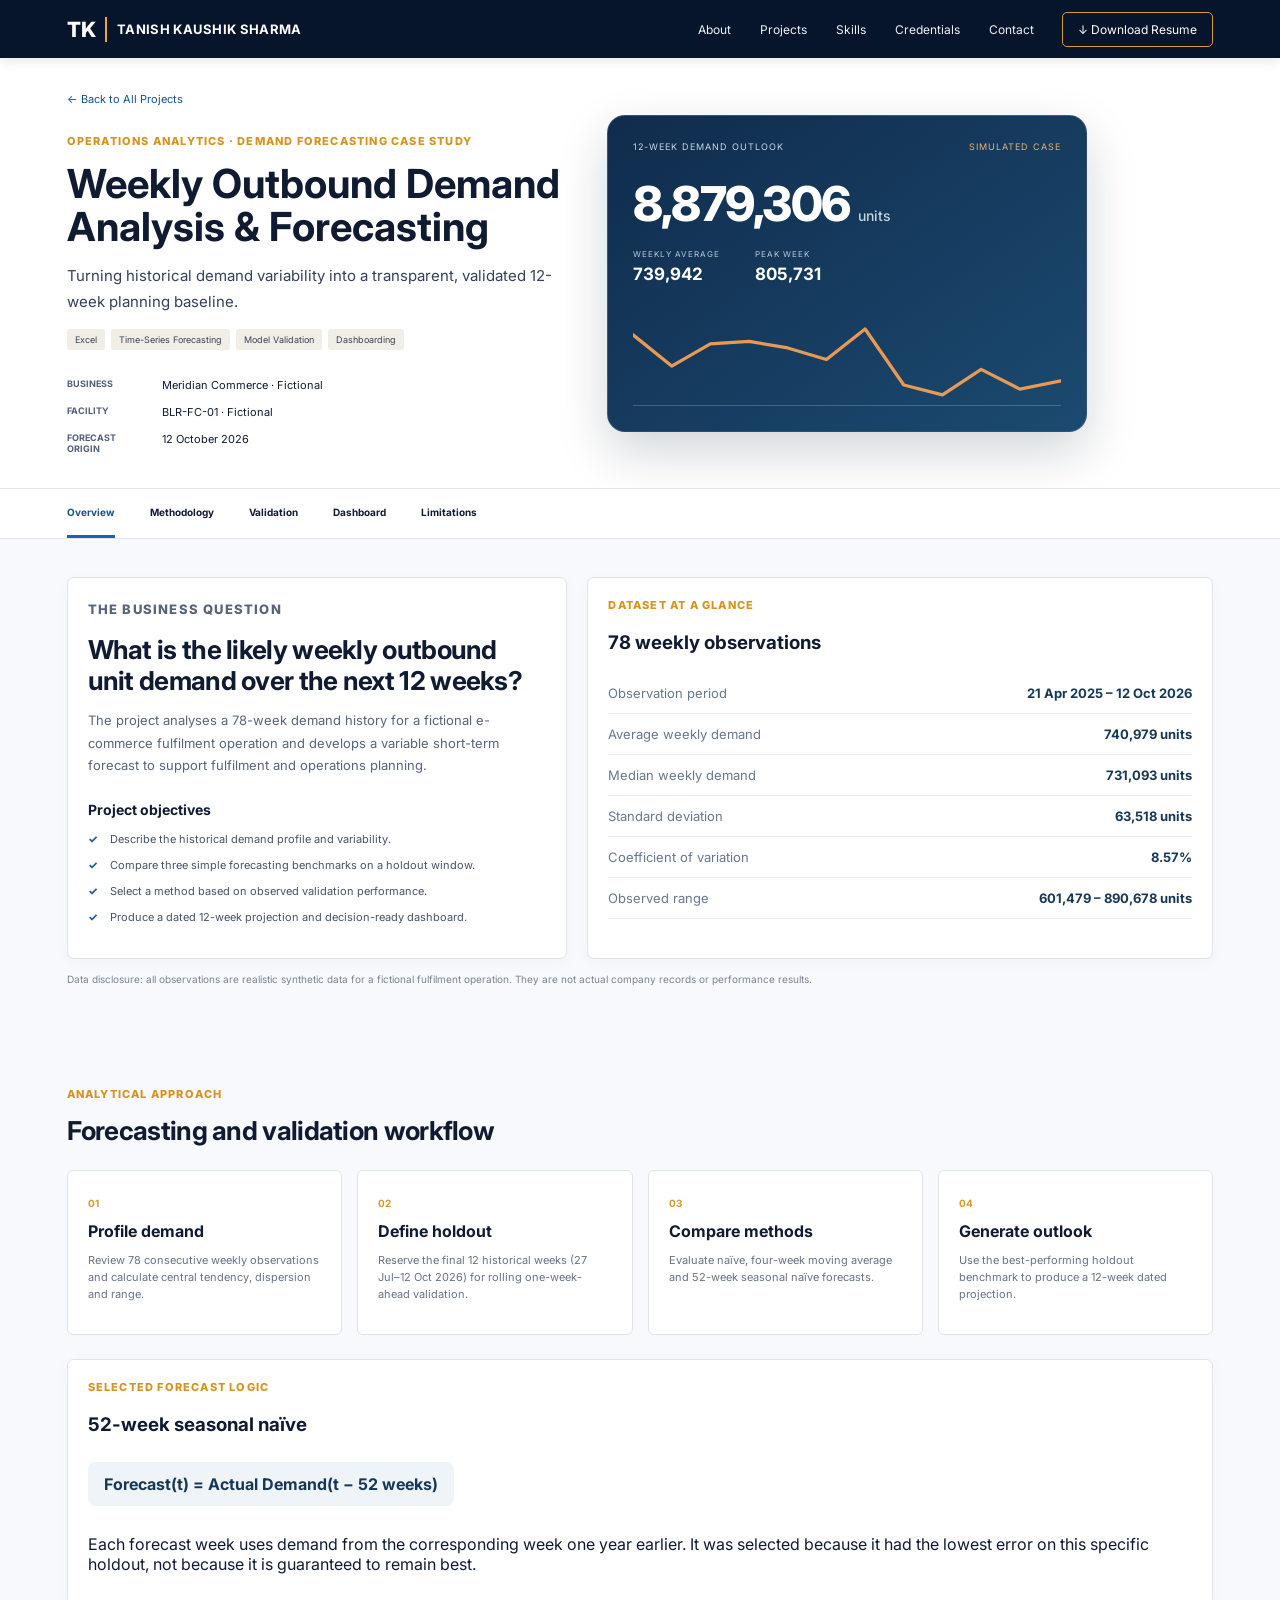
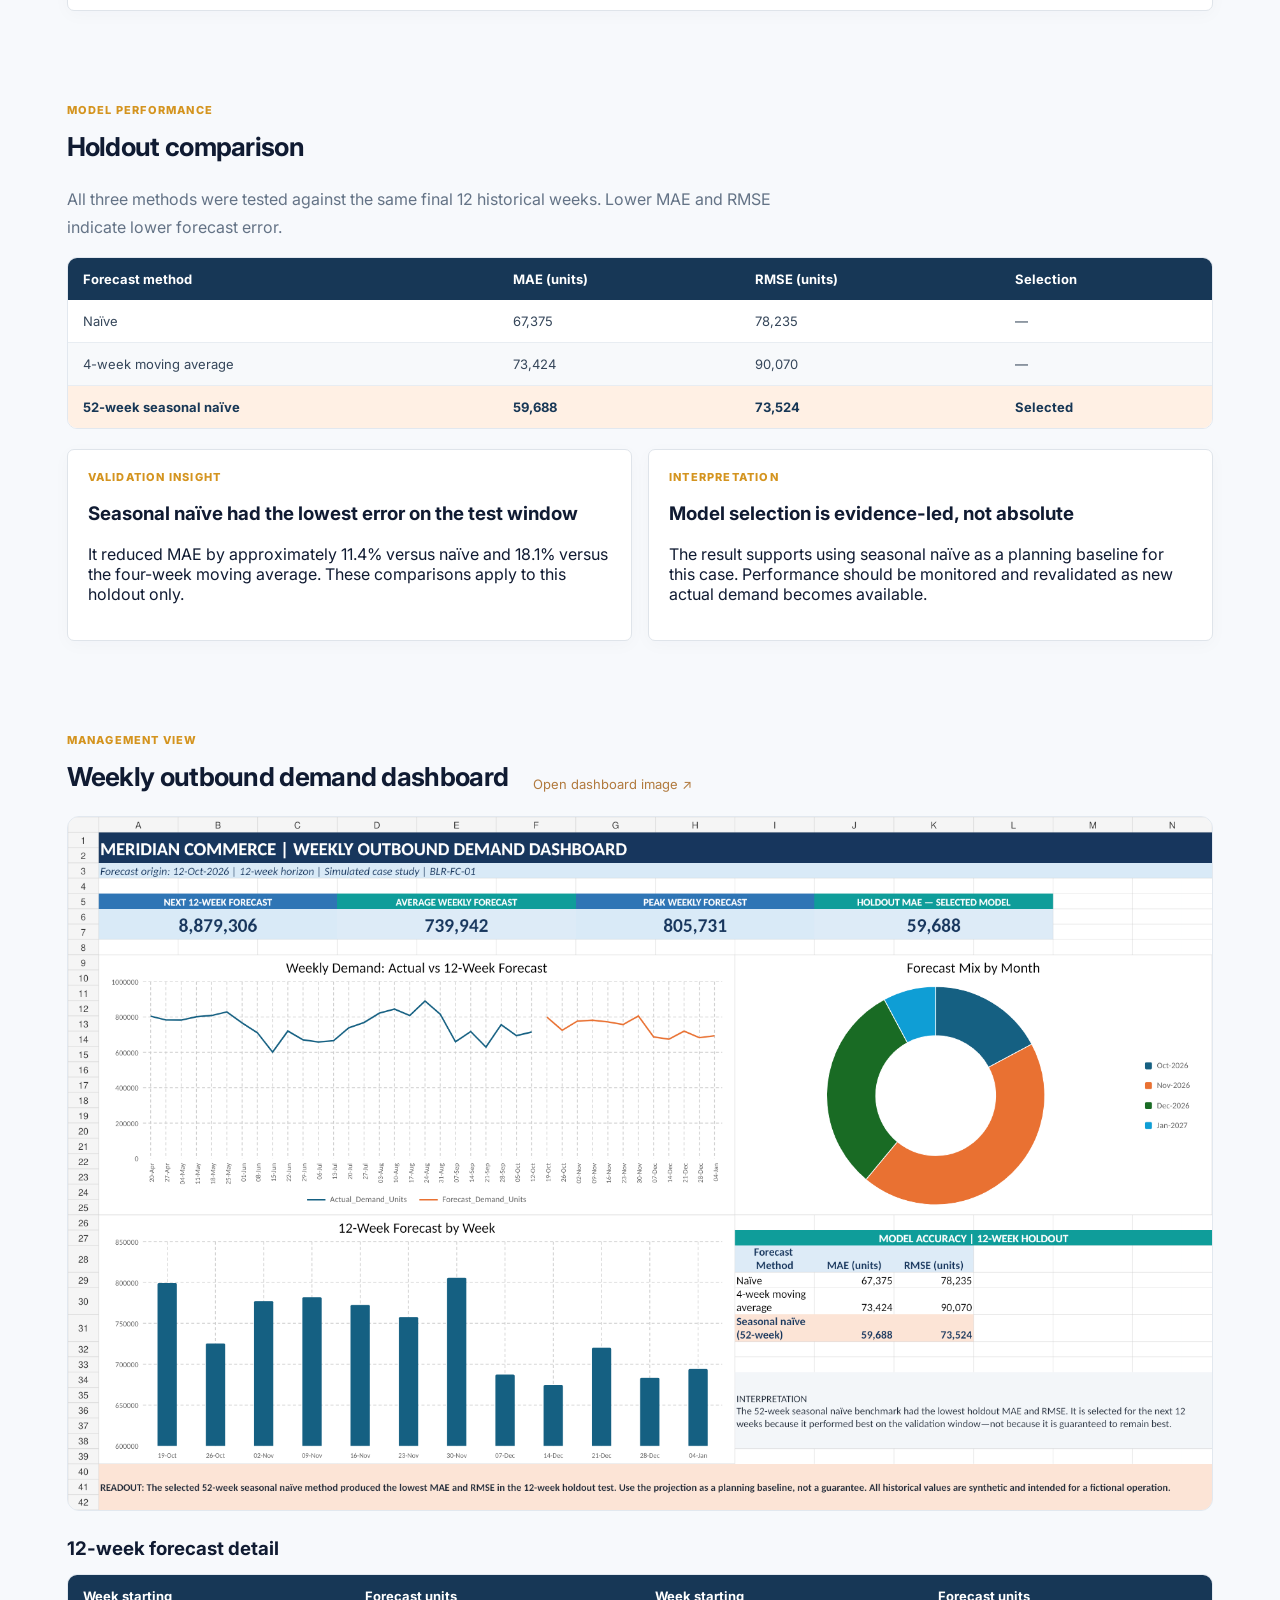
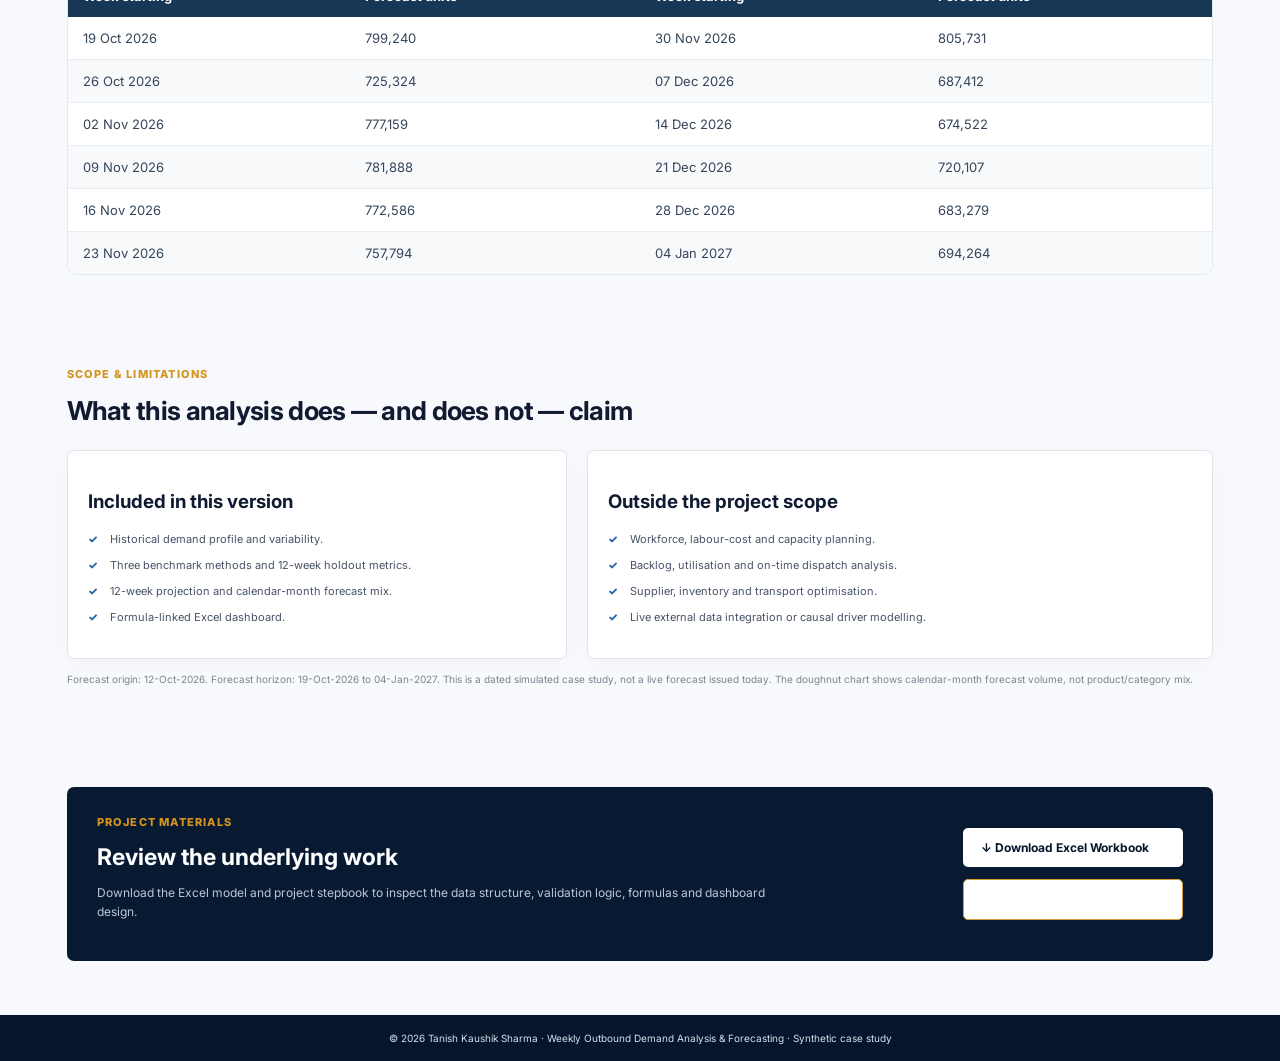
==== projects/demand-forecasting.html @ 0a4ba869 "Add files via upload" ====
<!DOCTYPE html><html lang="en"><head><meta charset="UTF-8"><meta name="viewport" content="width=device-width, initial-scale=1.0"><meta name="description" content="Meridian Commerce weekly outbound demand analysis and forecasting case study by Tanish Kaushik Sharma."><title>Demand Forecasting Case Study | Tanish Kaushik Sharma</title><link rel="preconnect" href="https://fonts.googleapis.com"><link rel="preconnect" href="https://fonts.gstatic.com" crossorigin><link href="https://fonts.googleapis.com/css2?family=Inter:wght@400;500;600;700;800&display=swap" rel="stylesheet"><link rel="stylesheet" href="../assets/style.css"></head><body>
<header class="nav"><a class="brand" href="../index.html"><span class="brand-mark">TK</span><span>TANISH KAUSHIK SHARMA</span></a><nav><a href="../index.html#about">About</a><a href="../index.html#projects">Projects</a><a href="../index.html#skills">Skills</a><a href="../index.html#credentials">Credentials</a><a href="../index.html#contact">Contact</a></nav><a class="nav-btn" href="../assets/Tanish_Kaushik_Sharma_Resume.pdf" download>↓ Download Resume</a></header>
<main><section class="case-hero forecast-hero"><div class="case-intro"><a class="back" href="../index.html#projects">← Back to All Projects</a><p class="eyebrow">OPERATIONS ANALYTICS · DEMAND FORECASTING CASE STUDY</p><h1>Weekly Outbound Demand<br>Analysis & Forecasting</h1><p class="lead">Turning historical demand variability into a transparent, validated 12-week planning baseline.</p><div class="tags"><span>Excel</span><span>Time-Series Forecasting</span><span>Model Validation</span><span>Dashboarding</span></div><div class="case-meta"><div><b>BUSINESS</b><span>Meridian Commerce · Fictional</span></div><div><b>FACILITY</b><span>BLR-FC-01 · Fictional</span></div><div><b>FORECAST ORIGIN</b><span>12 October 2026</span></div></div></div><div class="forecast-hero-card"><div class="mini-head"><span>12-WEEK DEMAND OUTLOOK</span><span>SIMULATED CASE</span></div><div class="big-number">8,879,306 <small>units</small></div><div class="mini-kpis"><div><small>WEEKLY AVERAGE</small><b>739,942</b></div><div><small>PEAK WEEK</small><b>805,731</b></div></div><div class="mini-line"><svg viewBox="0 0 520 120" role="img" aria-label="Forecast trend line"><polyline points="0,35 47,73 94,46 141,43 188,51 235,65 282,28 329,96 376,108 423,77 470,101 520,91" fill="none" stroke="#e89a55" stroke-width="4" stroke-linecap="round" stroke-linejoin="round"/></svg></div></div></section>
<section class="case-tabs"><a class="active" href="#overview">Overview</a><a href="#method">Methodology</a><a href="#validation">Validation</a><a href="#dashboard">Dashboard</a><a href="#limitations">Limitations</a></section>
<section class="section case-content" id="overview"><div class="case-grid"><article class="panel narrative"><p class="eyebrow">THE BUSINESS QUESTION</p><h2>What is the likely weekly outbound unit demand over the next 12 weeks?</h2><p>The project analyses a 78-week demand history for a fictional e-commerce fulfilment operation and develops a variable short-term forecast to support fulfilment and operations planning.</p><h3>Project objectives</h3><ul class="checklist"><li>Describe the historical demand profile and variability.</li><li>Compare three simple forecasting benchmarks on a holdout window.</li><li>Select a method based on observed validation performance.</li><li>Produce a dated 12-week projection and decision-ready dashboard.</li></ul></article><article class="panel"><p class="eyebrow">DATASET AT A GLANCE</p><h3>78 weekly observations</h3><div class="stat-stack"><div><span>Observation period</span><b>21 Apr 2025 – 12 Oct 2026</b></div><div><span>Average weekly demand</span><b>740,979 units</b></div><div><span>Median weekly demand</span><b>731,093 units</b></div><div><span>Standard deviation</span><b>63,518 units</b></div><div><span>Coefficient of variation</span><b>8.57%</b></div><div><span>Observed range</span><b>601,479 – 890,678 units</b></div></div></article></div><p class="note">Data disclosure: all observations are realistic synthetic data for a fictional fulfilment operation. They are not actual company records or performance results.</p></section>
<section class="section case-content" id="method"><div class="section-heading"><div><p class="eyebrow">ANALYTICAL APPROACH</p><h2>Forecasting and validation workflow</h2></div></div><div class="method-grid"><div class="method-step"><b>01</b><h3>Profile demand</h3><p>Review 78 consecutive weekly observations and calculate central tendency, dispersion and range.</p></div><div class="method-step"><b>02</b><h3>Define holdout</h3><p>Reserve the final 12 historical weeks (27 Jul–12 Oct 2026) for rolling one-week-ahead validation.</p></div><div class="method-step"><b>03</b><h3>Compare methods</h3><p>Evaluate naïve, four-week moving average and 52-week seasonal naïve forecasts.</p></div><div class="method-step"><b>04</b><h3>Generate outlook</h3><p>Use the best-performing holdout benchmark to produce a 12-week dated projection.</p></div></div><div class="panel formula-panel"><p class="eyebrow">SELECTED FORECAST LOGIC</p><h3>52-week seasonal naïve</h3><p class="formula">Forecast(t) = Actual Demand(t − 52 weeks)</p><p>Each forecast week uses demand from the corresponding week one year earlier. It was selected because it had the lowest error on this specific holdout, not because it is guaranteed to remain best.</p></div></section>
<section class="section case-content" id="validation"><div class="section-heading"><div><p class="eyebrow">MODEL PERFORMANCE</p><h2>Holdout comparison</h2></div></div><p class="section-lead">All three methods were tested against the same final 12 historical weeks. Lower MAE and RMSE indicate lower forecast error.</p><div class="table-wrap"><table class="data-table"><thead><tr><th>Forecast method</th><th>MAE (units)</th><th>RMSE (units)</th><th>Selection</th></tr></thead><tbody><tr><td>Naïve</td><td>67,375</td><td>78,235</td><td>—</td></tr><tr><td>4-week moving average</td><td>73,424</td><td>90,070</td><td>—</td></tr><tr class="selected"><td>52-week seasonal naïve</td><td>59,688</td><td>73,524</td><td><strong>Selected</strong></td></tr></tbody></table></div><div class="insight-grid two"><div class="panel"><p class="eyebrow">VALIDATION INSIGHT</p><h3>Seasonal naïve had the lowest error on the test window</h3><p>It reduced MAE by approximately 11.4% versus naïve and 18.1% versus the four-week moving average. These comparisons apply to this holdout only.</p></div><div class="panel"><p class="eyebrow">INTERPRETATION</p><h3>Model selection is evidence-led, not absolute</h3><p>The result supports using seasonal naïve as a planning baseline for this case. Performance should be monitored and revalidated as new actual demand becomes available.</p></div></div></section>
<section class="section case-content" id="dashboard"><div class="section-heading"><div><p class="eyebrow">MANAGEMENT VIEW</p><h2>Weekly outbound demand dashboard</h2></div><a class="text-link" href="../assets/meridian-demand-dashboard.png" target="_blank" rel="noreferrer">Open dashboard image ↗</a></div><a class="dashboard-image-link" href="../assets/meridian-demand-dashboard.png" target="_blank" rel="noreferrer"><img class="dashboard-image" src="../assets/meridian-demand-dashboard.png" alt="Meridian Commerce weekly outbound demand dashboard showing actual versus forecast demand, monthly forecast mix, weekly forecast values and model accuracy comparison"></a><div class="forecast-table-wrap"><h3>12-week forecast detail</h3><div class="table-wrap"><table class="data-table"><thead><tr><th>Week starting</th><th>Forecast units</th><th>Week starting</th><th>Forecast units</th></tr></thead><tbody><tr><td>19 Oct 2026</td><td>799,240</td><td>30 Nov 2026</td><td>805,731</td></tr><tr><td>26 Oct 2026</td><td>725,324</td><td>07 Dec 2026</td><td>687,412</td></tr><tr><td>02 Nov 2026</td><td>777,159</td><td>14 Dec 2026</td><td>674,522</td></tr><tr><td>09 Nov 2026</td><td>781,888</td><td>21 Dec 2026</td><td>720,107</td></tr><tr><td>16 Nov 2026</td><td>772,586</td><td>28 Dec 2026</td><td>683,279</td></tr><tr><td>23 Nov 2026</td><td>757,794</td><td>04 Jan 2027</td><td>694,264</td></tr></tbody></table></div></div></section>
<section class="section case-content" id="limitations"><div class="section-heading"><div><p class="eyebrow">SCOPE & LIMITATIONS</p><h2>What this analysis does — and does not — claim</h2></div></div><div class="case-grid"><article class="panel"><h3>Included in this version</h3><ul class="checklist"><li>Historical demand profile and variability.</li><li>Three benchmark methods and 12-week holdout metrics.</li><li>12-week projection and calendar-month forecast mix.</li><li>Formula-linked Excel dashboard.</li></ul></article><article class="panel"><h3>Outside the project scope</h3><ul class="checklist"><li>Workforce, labour-cost and capacity planning.</li><li>Backlog, utilisation and on-time dispatch analysis.</li><li>Supplier, inventory and transport optimisation.</li><li>Live external data integration or causal driver modelling.</li></ul></article></div><p class="note">Forecast origin: 12-Oct-2026. Forecast horizon: 19-Oct-2026 to 04-Jan-2027. This is a dated simulated case study, not a live forecast issued today. The doughnut chart shows calendar-month forecast volume, not product/category mix.</p></section>
<section class="section case-content" id="downloads"><div class="result-banner"><div><p class="eyebrow">PROJECT MATERIALS</p><h2>Review the underlying work</h2><p>Download the Excel model and project stepbook to inspect the data structure, validation logic, formulas and dashboard design.</p></div><div class="download-actions"><a class="primary" href="../assets/Meridian_Weekly_Demand_Forecast.xlsx" download>↓ Download Excel Workbook</a><a class="secondary" href="../assets/Meridian_Demand_Forecasting_Stepbook.docx" download>↓ Download Project Stepbook</a></div></div></section></main><footer>© 2026 Tanish Kaushik Sharma · Weekly Outbound Demand Analysis & Forecasting · Synthetic case study</footer></body></html>
---- assets/style.css ----
*{box-sizing:border-box}html{scroll-behavior:smooth}body{margin:0;font-family:Inter,Arial,sans-serif;color:#101b32;background:#f7f9fc}a{text-decoration:none;color:inherit}.nav{height:58px;background:#06152b;color:white;display:flex;align-items:center;padding:0 5.2%;gap:28px;position:sticky;top:0;z-index:20;box-shadow:0 1px 12px #0002}.brand{display:flex;align-items:center;gap:10px;font-weight:700;font-size:13px;letter-spacing:.3px;margin-right:auto}.brand-mark{font-size:21px;font-weight:800;color:#fff;border-right:2px solid #e8a92d;padding-right:9px}.nav nav{display:flex;gap:29px;font-size:12px;color:#eef2f8}.nav nav a:hover{color:#f0b238}.nav-btn{border:1px solid #d79b32;border-radius:5px;padding:9px 15px;font-size:12px}.hero{min-height:480px;padding:55px 5.2% 40px;display:grid;grid-template-columns:1fr 1fr;gap:40px;background:linear-gradient(115deg,#fff 0,#f3f6fa 68%,#e9edf3 100%);overflow:hidden}.hero-copy{padding-top:15px;max-width:650px}.eyebrow{font-size:11px;letter-spacing:1.2px;font-weight:800;color:#d4941f;margin:0 0 14px}.hero h1{font-size:47px;line-height:1.05;margin:0 0 16px;letter-spacing:-1.8px}.lead{font-size:15px;line-height:1.7;color:#344156;max-width:610px}.hero-actions{display:flex;gap:16px;margin:26px 0}.primary,.secondary{display:inline-block;padding:12px 18px;border-radius:5px;font-size:12px;font-weight:700}.primary{background:#07182f;color:white}.secondary{border:1px solid #d7a13a;background:white}.social-row{display:flex;gap:25px;font-size:12px;margin-top:27px}.social-row a{color:#173e76}.hero-visual{position:relative;min-height:390px}.visual-card{position:absolute;background:#ffffffd9;border:1px solid #dce1e8;border-radius:6px;padding:14px;box-shadow:0 10px 30px #1b29400c;font-size:9px;color:#566174}.map-card{top:0;left:0;width:48%;height:130px}.world-map{font-size:28px;color:#8c99a8;letter-spacing:10px;margin-top:30px}.portrait-placeholder{position:absolute;bottom:-10px;left:24%;width:40%;height:350px;background:linear-gradient(150deg,#e6ebf1,#9ca8b6);clip-path:polygon(30% 0,70% 0,100% 100%,0 100%);display:flex;align-items:center;justify-content:center;font-size:70px;font-weight:800;color:#fff}.chart-card{top:0;right:0;width:42%;height:145px}.line-chart{height:85px;display:flex;align-items:flex-end;gap:8px;padding-top:18px}.line-chart i{display:block;width:15%;background:#1d5fa8;border-radius:2px 2px 0 0}.line-chart i:nth-child(1){height:20%}.line-chart i:nth-child(2){height:40%}.line-chart i:nth-child(3){height:33%}.line-chart i:nth-child(4){height:65%}.line-chart i:nth-child(5){height:55%}.line-chart i:nth-child(6){height:88%}.donut-card{right:0;bottom:25px;width:38%;height:145px}.donut{width:68px;height:68px;border-radius:50%;margin:10px auto;background:conic-gradient(#d79d2b 0 35%,#356b9f 35% 60%,#9eabb9 60% 100%);position:relative}.donut:after{content:"";position:absolute;inset:18px;background:white;border-radius:50%}.section{padding:54px 5.2%}.section-heading{display:flex;align-items:end;gap:25px;margin-bottom:24px}.section-heading h2,.panel h2{font-size:26px;margin:0;letter-spacing:-.7px}.section-rule{height:2px;background:#d79c2d;width:45px;margin-bottom:4px}.project-grid{display:grid;grid-template-columns:1.2fr 1fr 1fr;gap:22px}.project-card,.panel{background:white;border:1px solid #dfe4ea;border-radius:7px;overflow:hidden;box-shadow:0 4px 18px #1a2a4007}.project-thumb{height:180px;position:relative;overflow:hidden}.dark-dashboard{background:#071a31;padding:18px;color:white}.dark-dashboard span{font-size:9px;font-weight:700;letter-spacing:.8px}.mini-map{position:absolute;left:8%;top:35%;width:52%;height:45%;border:1px solid #3e5d79;border-radius:50%;opacity:.6}.mini-bars{position:absolute;right:8%;bottom:24px;width:27%;display:flex;gap:7px;align-items:end}.mini-bars b{width:16%;background:#e65a45;height:25px}.mini-bars b:nth-child(2){height:42px}.mini-bars b:nth-child(3){height:32px}.mini-bars b:nth-child(4){height:53px}.light-chart{background:#eef2f6;padding:20px}.funnel{width:48%;height:100px;margin:20px auto;border-style:solid;border-width:0 35px 70px;border-color:transparent transparent #4778a6}.metric-row{position:absolute;top:14px;left:16px;right:16px;display:flex;justify-content:space-between;font-size:10px}.scatter{position:absolute;width:55%;height:90px;left:10%;bottom:24px;background:radial-gradient(circle at 20% 75%,#3b6f9c 0 4px,transparent 5px),radial-gradient(circle at 40% 50%,#d7a12d 0 4px,transparent 5px),radial-gradient(circle at 55% 35%,#3b6f9c 0 5px,transparent 6px),radial-gradient(circle at 75% 20%,#d7a12d 0 5px,transparent 6px)}.table-lines{position:absolute;right:8%;bottom:25px;width:25%;height:90px;background:repeating-linear-gradient(to bottom,#b7c1cd 0 1px,transparent 1px 13px)}.project-body{padding:19px}.project-number{font-size:10px;color:#d39a2a;font-weight:800}.project-body h3{font-size:17px;margin:7px 0}.project-body p{font-size:12px;line-height:1.55;color:#596579;min-height:57px}.tags{display:flex;flex-wrap:wrap;gap:6px;margin:13px 0}.tags span{background:#f1eee8;padding:5px 8px;border-radius:3px;font-size:9px;color:#3b4452}.project-link{font-size:11px;font-weight:700;color:#15518f}.lower{display:grid;grid-template-columns:1fr 1fr;gap:22px;padding-top:0}.panel{padding:20px}.skill-list{margin-top:18px}.skill-list div{display:flex;justify-content:space-between;padding:11px 0;border-bottom:1px solid #edf0f3;font-size:12px}.skill-list b{color:#287b54;font-size:10px}.tool-grid{display:grid;grid-template-columns:repeat(3,1fr);gap:8px;margin:18px 0}.tool-grid span{padding:12px;text-align:center;border:1px solid #e5e8ed;border-radius:5px;font-size:11px;font-weight:600}.credential-list>div{padding:9px 0;border-top:1px solid #edf0f3}.credential-list b,.credential-list small{display:block;font-size:11px}.credential-list small{color:#738094;margin-top:3px}.contact{display:grid;grid-template-columns:1.5fr 1fr;gap:30px;background:#eef2f6}.contact h2{font-size:30px;margin:0 0 10px}.contact p{color:#5e6878;line-height:1.6;font-size:13px}.contact-box{background:white;border:1px solid #dce2e9;padding:22px;border-radius:6px;display:flex;flex-direction:column;gap:15px;font-size:12px}.contact-box a:not(.primary){color:#164c82}footer{background:#06152b;color:#d7deea;text-align:center;padding:17px;font-size:10px}.case-hero{padding:34px 5.2%;display:grid;grid-template-columns:.9fr 1.1fr;gap:45px;background:#fff}.back{font-size:11px;color:#15518f;display:block;margin-bottom:28px}.case-intro h1{font-size:40px;line-height:1.08;margin:0 0 10px}.case-meta{display:grid;gap:13px;margin-top:28px}.case-meta div{display:flex;gap:20px;font-size:11px}.case-meta b{width:75px;color:#526077;font-size:9px}.dashboard{background:#06182e;color:white;border-radius:7px;padding:14px;box-shadow:0 14px 30px #07182e25}.dash-title{font-size:10px;font-weight:800;border:1px solid #1c3855;padding:9px}.dash-main{display:grid;grid-template-columns:1.6fr .7fr;gap:10px;margin-top:10px}.network-map{height:225px;border:1px solid #1c3855;position:relative;background:radial-gradient(ellipse at center,#173957,#07182e 65%);overflow:hidden}.route{position:absolute;height:1px;background:#df694f;transform-origin:left}.r1{width:70%;left:13%;top:45%;transform:rotate(-9deg)}.r2{width:56%;left:24%;top:62%;transform:rotate(16deg)}.r3{width:50%;left:30%;top:34%;transform:rotate(27deg)}.node{width:8px;height:8px;border-radius:50%;background:#e96950;position:absolute}.n1{left:13%;top:43%}.n2{left:37%;top:52%}.n3{left:59%;top:30%}.n4{left:70%;top:65%}.n5{left:82%;top:38%}.map-label{position:absolute;bottom:10px;left:12px;font-size:8px;color:#9aabbd}.dash-side{border:1px solid #1c3855;padding:15px}.risk-ring{width:95px;height:95px;border:5px solid #e9674e;border-radius:50%;margin:8px auto 20px;display:flex;flex-direction:column;align-items:center;justify-content:center}.risk-ring strong{font-size:27px}.risk-ring small{font-size:7px}.bars{display:flex;flex-direction:column;gap:9px}.bars i{height:7px;background:#e9674e;display:block}.dash-bottom{display:grid;grid-template-columns:2fr 1fr 1fr;gap:10px;margin-top:10px}.dash-bottom>div{border:1px solid #1c3855;padding:10px}.dash-bottom small{font-size:7px;display:block;color:#9aabbd;margin-bottom:6px}.dash-bottom strong{font-size:14px}.spark{height:22px;display:flex;gap:5px;align-items:end}.spark i{width:12%;background:#e9674e;height:20%}.spark i:nth-child(2){height:50%}.spark i:nth-child(3){height:35%}.spark i:nth-child(4){height:80%}.spark i:nth-child(5){height:60%}.spark i:nth-child(6){height:90%}.spark i:nth-child(7){height:72%}.case-tabs{position:sticky;top:58px;z-index:10;background:white;border-top:1px solid #e1e5ea;border-bottom:1px solid #e1e5ea;padding:0 5.2%;display:flex;gap:35px;overflow:auto}.case-tabs a{font-size:10px;font-weight:700;padding:17px 0;white-space:nowrap}.case-tabs .active{color:#15518f;border-bottom:3px solid #1e63b2}.case-content{padding-top:38px}.case-grid{display:grid;grid-template-columns:1fr 1.25fr;gap:20px}.narrative p{font-size:13px;line-height:1.7;color:#586477}.narrative h3{font-size:14px;margin-top:25px}.checklist{padding:0;margin:14px 0;list-style:none}.checklist li{font-size:11px;margin:12px 0;padding-left:22px;position:relative;color:#475367}.checklist li:before{content:"✓";position:absolute;left:0;color:#1d63a6;font-weight:800}.visual-panel h3{font-size:14px}.network-large{height:260px;background:#f1f5f8;border-radius:5px;position:relative;overflow:hidden}.network-large .node{background:#3c8a70;width:14px;height:14px}.network-large .a{left:14%;top:28%}.network-large .b{left:35%;top:54%}.network-large .c{left:57%;top:30%}.network-large .d{left:72%;top:57%}.network-large .e{left:85%;top:35%}.link{height:2px;background:#5d8d7b;position:absolute;transform-origin:left}.l1{width:27%;left:16%;top:31%;transform:rotate(25deg)}.l2{width:27%;left:38%;top:51%;transform:rotate(-26deg)}.l3{width:20%;left:59%;top:34%;transform:rotate(24deg)}.l4{width:19%;left:74%;top:55%;transform:rotate(-24deg)}.network-caption{position:absolute;bottom:14px;left:14px;font-size:10px;color:#657284}.method-grid{display:grid;grid-template-columns:repeat(4,1fr);gap:15px}.method-step{background:white;border:1px solid #dfe4ea;padding:20px;border-radius:6px}.method-step b{font-size:10px;color:#d49b2b}.method-step h3{font-size:16px;margin:10px 0}.method-step p{font-size:11px;line-height:1.55;color:#687386}.insight-grid{display:grid;grid-template-columns:1.1fr 1fr 1fr;gap:16px}.heatmap{display:grid;grid-template-columns:repeat(3,1fr);gap:6px;margin-top:20px}.heatmap i{height:45px;background:#dce5ed;border-radius:3px}.heatmap i:nth-child(3n){background:#e7a48f}.heatmap i:nth-child(5),.heatmap i:nth-child(8){background:#e85e49}.legend{font-size:8px;margin-top:14px;color:#697588}.scenario div{display:flex;justify-content:space-between;padding:12px 0;border-bottom:1px solid #edf0f3;font-size:10px}.scenario b{color:#d45c48;font-size:9px}.note{font-size:10px;color:#7a8492;margin-top:14px}.result-banner{background:#071a31;color:white;border-radius:7px;padding:28px 30px;display:flex;align-items:center;justify-content:space-between;gap:30px}.result-banner h2{margin:0 0 10px;font-size:23px}.result-banner p:not(.eyebrow){color:#bdc7d4;line-height:1.6;font-size:12px;max-width:700px}.result-banner .primary{background:white;color:#07182e;white-space:nowrap}
@media(max-width:900px){.nav nav{display:none}.hero,.case-hero,.contact,.lower{grid-template-columns:1fr}.hero{padding-top:35px}.hero-visual{min-height:330px}.project-grid{grid-template-columns:1fr}.method-grid,.insight-grid,.case-grid{grid-template-columns:1fr}.case-tabs{gap:20px}.case-intro h1{font-size:34px}.result-banner{flex-direction:column;align-items:flex-start}}
@media(max-width:560px){.nav{padding:0 18px}.nav-btn{display:none}.brand{font-size:10px}.section,.hero,.case-hero{padding-left:18px;padding-right:18px}.hero h1{font-size:35px}.hero-visual{display:none}.tool-grid{grid-template-columns:repeat(2,1fr)}.case-tabs{padding:0 18px}}

/* Meridian demand forecasting case study */
.demand-thumb{display:block;position:relative;min-height:205px;padding:18px 20px;background:linear-gradient(140deg,#102d4e,#1b4a70);color:#fff;text-decoration:none;overflow:hidden}.demand-thumb-top,.demand-thumb-kpis{display:flex;justify-content:space-between;gap:12px;align-items:center}.demand-thumb-top{font-size:10px;letter-spacing:1.2px;color:#c9d9e8}.demand-thumb-top b{color:#e8b36c;font-size:9px}.demand-thumb-kpis{justify-content:flex-start;margin-top:25px}.demand-thumb-kpis div{display:grid;gap:4px;margin-right:26px}.demand-thumb-kpis small,.mini-kpis small{font-size:8px;letter-spacing:1px;color:#b7cadd}.demand-thumb-kpis strong{font-size:25px;color:#fff}.demand-thumb-chart{height:54px;display:flex;align-items:flex-end;gap:7px;margin-top:16px;border-bottom:1px solid #64819a}.demand-thumb-chart i{display:block;flex:1;background:#e89a55;border-radius:3px 3px 0 0}.demand-thumb-chart i:nth-child(1){height:62%}.demand-thumb-chart i:nth-child(2){height:38%}.demand-thumb-chart i:nth-child(3){height:67%}.demand-thumb-chart i:nth-child(4){height:71%}.demand-thumb-chart i:nth-child(5){height:65%}.demand-thumb-chart i:nth-child(6){height:58%}.demand-thumb-chart i:nth-child(7){height:78%}.demand-thumb-chart i:nth-child(8){height:35%}.demand-thumb-chart i:nth-child(9){height:29%}.demand-thumb-chart i:nth-child(10){height:48%}.demand-thumb-chart i:nth-child(11){height:34%}.demand-thumb-chart i:nth-child(12){height:39%}.thumb-caption{display:block;margin-top:10px;font-size:8px;letter-spacing:1.1px;color:#c8d6e4}.muted-link{color:#8b929b!important;cursor:default}.forecast-hero{align-items:center}.forecast-hero-card{width:100%;max-width:480px;padding:25px;border:1px solid rgba(255,255,255,.13);border-radius:18px;background:linear-gradient(145deg,#102c4c,#1b4a70);color:white;box-shadow:0 20px 50px rgba(8,25,45,.18)}.mini-head{display:flex;justify-content:space-between;gap:10px;font-size:9px;letter-spacing:1px;color:#c7d7e6}.mini-head span+span{color:#e9b36f}.big-number{font-size:clamp(34px,5vw,48px);font-weight:800;letter-spacing:-1.5px;margin:22px 0 16px}.big-number small{font-size:14px;font-weight:500;color:#c3d4e2;letter-spacing:0}.mini-kpis{display:flex;gap:35px}.mini-kpis div{display:grid;gap:5px}.mini-kpis b{font-size:17px}.mini-line{margin-top:22px;border-bottom:1px solid rgba(255,255,255,.2)}.mini-line svg{display:block;width:100%;height:auto}.stat-stack{display:grid;gap:0;margin-top:18px}.stat-stack div{display:flex;justify-content:space-between;gap:16px;padding:12px 0;border-bottom:1px solid #e8edf2;font-size:13px}.stat-stack span{color:#68788a}.stat-stack b{text-align:right;color:#173756}.formula-panel{margin-top:24px}.formula{display:inline-block;margin:8px 0 12px;padding:12px 16px;border-radius:8px;background:#eef4f8;color:#173756;font-weight:700}.section-lead{max-width:760px;color:#647386;line-height:1.7}.table-wrap{overflow-x:auto;border:1px solid #e2e8ef;border-radius:10px;background:white}.data-table{width:100%;border-collapse:collapse;font-size:13px;text-align:left}.data-table th{background:#173756;color:white;font-weight:700;padding:13px 15px}.data-table td{padding:13px 15px;border-bottom:1px solid #e8edf2;color:#35465a}.data-table tbody tr:last-child td{border-bottom:0}.data-table tbody tr:nth-child(even){background:#f7f9fb}.data-table tr.selected{background:#fff0e4;font-weight:700}.data-table tr.selected td{color:#173756}.insight-grid.two{grid-template-columns:repeat(2,minmax(0,1fr));margin-top:20px}.dashboard-image-link{display:block;border:1px solid #e2e8ef;border-radius:12px;overflow:hidden;background:#f4f7fa}.dashboard-image{display:block;width:100%;height:auto}.forecast-table-wrap{margin-top:26px}.forecast-table-wrap h3{margin-bottom:14px}.text-link{font-size:13px;color:#b17a3e;text-decoration:none}.download-actions{display:flex;flex-direction:column;gap:12px;min-width:220px}.download-actions .secondary{display:inline-block;text-align:center}@media(max-width:760px){.forecast-hero-card{max-width:none}.insight-grid.two{grid-template-columns:1fr}.stat-stack div{font-size:12px}.download-actions{min-width:0}.demand-thumb{min-height:190px}}
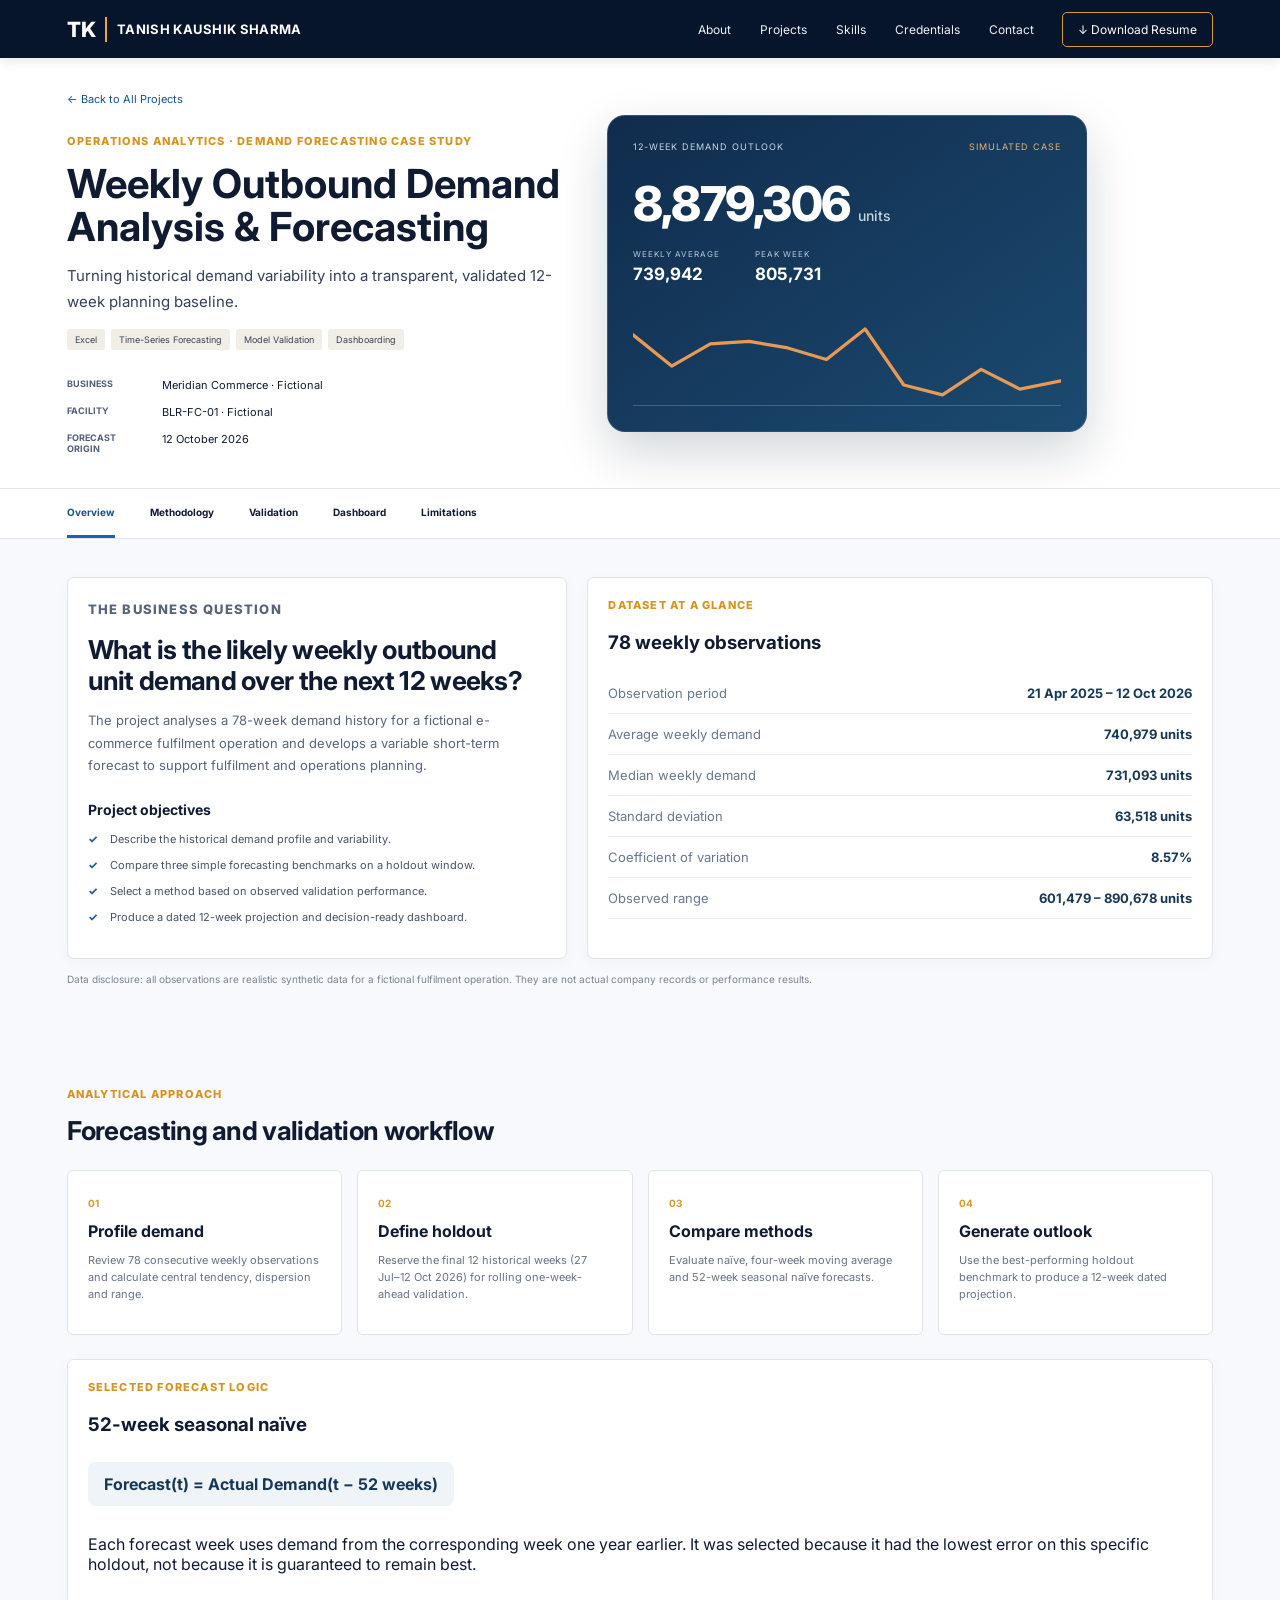
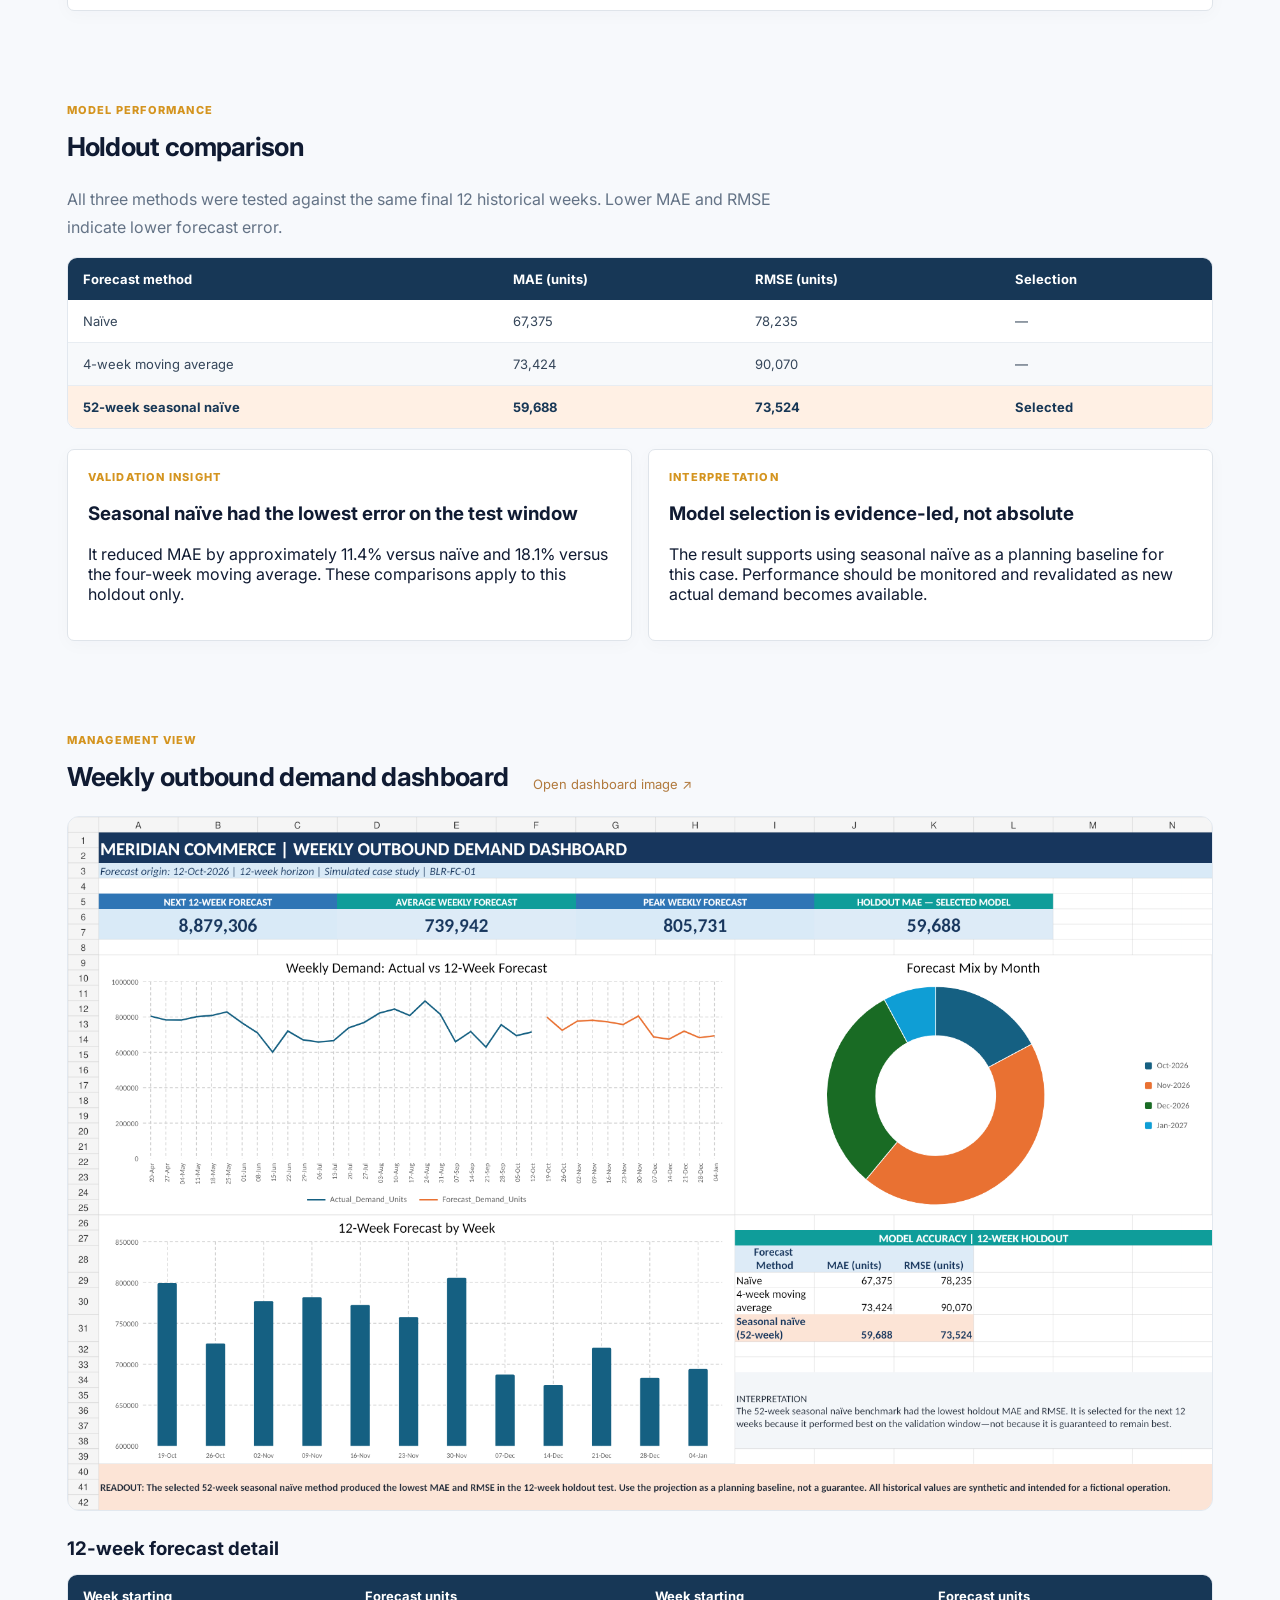
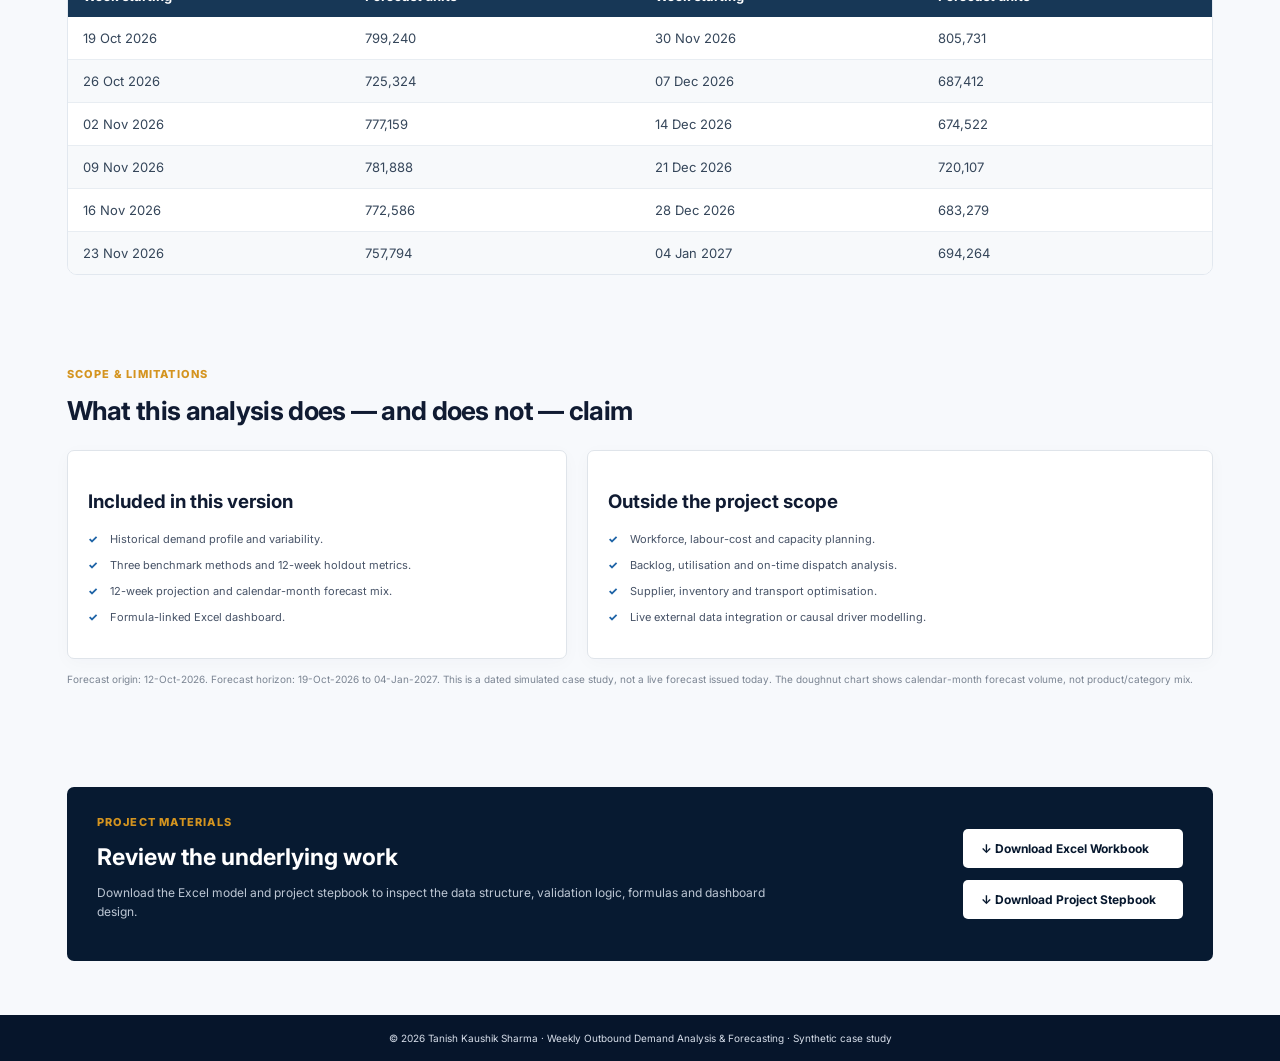
==== commit 14050055: "Add download links for project materials Updated the project materials section to include download l" ====
--- a/projects/demand-forecasting.html
+++ b/projects/demand-forecasting.html
@@ -7,4 +7,9 @@
 <section class="section case-content" id="validation"><div class="section-heading"><div><p class="eyebrow">MODEL PERFORMANCE</p><h2>Holdout comparison</h2></div></div><p class="section-lead">All three methods were tested against the same final 12 historical weeks. Lower MAE and RMSE indicate lower forecast error.</p><div class="table-wrap"><table class="data-table"><thead><tr><th>Forecast method</th><th>MAE (units)</th><th>RMSE (units)</th><th>Selection</th></tr></thead><tbody><tr><td>Naïve</td><td>67,375</td><td>78,235</td><td>—</td></tr><tr><td>4-week moving average</td><td>73,424</td><td>90,070</td><td>—</td></tr><tr class="selected"><td>52-week seasonal naïve</td><td>59,688</td><td>73,524</td><td><strong>Selected</strong></td></tr></tbody></table></div><div class="insight-grid two"><div class="panel"><p class="eyebrow">VALIDATION INSIGHT</p><h3>Seasonal naïve had the lowest error on the test window</h3><p>It reduced MAE by approximately 11.4% versus naïve and 18.1% versus the four-week moving average. These comparisons apply to this holdout only.</p></div><div class="panel"><p class="eyebrow">INTERPRETATION</p><h3>Model selection is evidence-led, not absolute</h3><p>The result supports using seasonal naïve as a planning baseline for this case. Performance should be monitored and revalidated as new actual demand becomes available.</p></div></div></section>
 <section class="section case-content" id="dashboard"><div class="section-heading"><div><p class="eyebrow">MANAGEMENT VIEW</p><h2>Weekly outbound demand dashboard</h2></div><a class="text-link" href="../assets/meridian-demand-dashboard.png" target="_blank" rel="noreferrer">Open dashboard image ↗</a></div><a class="dashboard-image-link" href="../assets/meridian-demand-dashboard.png" target="_blank" rel="noreferrer"><img class="dashboard-image" src="../assets/meridian-demand-dashboard.png" alt="Meridian Commerce weekly outbound demand dashboard showing actual versus forecast demand, monthly forecast mix, weekly forecast values and model accuracy comparison"></a><div class="forecast-table-wrap"><h3>12-week forecast detail</h3><div class="table-wrap"><table class="data-table"><thead><tr><th>Week starting</th><th>Forecast units</th><th>Week starting</th><th>Forecast units</th></tr></thead><tbody><tr><td>19 Oct 2026</td><td>799,240</td><td>30 Nov 2026</td><td>805,731</td></tr><tr><td>26 Oct 2026</td><td>725,324</td><td>07 Dec 2026</td><td>687,412</td></tr><tr><td>02 Nov 2026</td><td>777,159</td><td>14 Dec 2026</td><td>674,522</td></tr><tr><td>09 Nov 2026</td><td>781,888</td><td>21 Dec 2026</td><td>720,107</td></tr><tr><td>16 Nov 2026</td><td>772,586</td><td>28 Dec 2026</td><td>683,279</td></tr><tr><td>23 Nov 2026</td><td>757,794</td><td>04 Jan 2027</td><td>694,264</td></tr></tbody></table></div></div></section>
 <section class="section case-content" id="limitations"><div class="section-heading"><div><p class="eyebrow">SCOPE & LIMITATIONS</p><h2>What this analysis does — and does not — claim</h2></div></div><div class="case-grid"><article class="panel"><h3>Included in this version</h3><ul class="checklist"><li>Historical demand profile and variability.</li><li>Three benchmark methods and 12-week holdout metrics.</li><li>12-week projection and calendar-month forecast mix.</li><li>Formula-linked Excel dashboard.</li></ul></article><article class="panel"><h3>Outside the project scope</h3><ul class="checklist"><li>Workforce, labour-cost and capacity planning.</li><li>Backlog, utilisation and on-time dispatch analysis.</li><li>Supplier, inventory and transport optimisation.</li><li>Live external data integration or causal driver modelling.</li></ul></article></div><p class="note">Forecast origin: 12-Oct-2026. Forecast horizon: 19-Oct-2026 to 04-Jan-2027. This is a dated simulated case study, not a live forecast issued today. The doughnut chart shows calendar-month forecast volume, not product/category mix.</p></section>
-<section class="section case-content" id="downloads"><div class="result-banner"><div><p class="eyebrow">PROJECT MATERIALS</p><h2>Review the underlying work</h2><p>Download the Excel model and project stepbook to inspect the data structure, validation logic, formulas and dashboard design.</p></div><div class="download-actions"><a class="primary" href="../assets/Meridian_Weekly_Demand_Forecast.xlsx" download>↓ Download Excel Workbook</a><a class="secondary" href="../assets/Meridian_Demand_Forecasting_Stepbook.docx" download>↓ Download Project Stepbook</a></div></div></section></main><footer>© 2026 Tanish Kaushik Sharma · Weekly Outbound Demand Analysis & Forecasting · Synthetic case study</footer></body></html>+<section class="section case-content" id="downloads"><div class="result-banner"><div><p class="eyebrow">PROJECT MATERIALS</p><h2>Review the underlying work</h2><p>Download the Excel model and project stepbook to inspect the data structure, validation logic, formulas and dashboard design.</p></div><div class="download-actions"><a class="primary" href="../assets/Meridian_Weekly_Demand_Forecast.xlsx" download>↓ Download Excel Workbook</a><a class="primary" href="../assets/Meridian_Demand_Forecasting_Stepbook.docx" download>
+  ↓ Download Project Stepbook
+</a></div></div></section>
+
+
+</main><footer>© 2026 Tanish Kaushik Sharma · Weekly Outbound Demand Analysis & Forecasting · Synthetic case study</footer></body></html>
